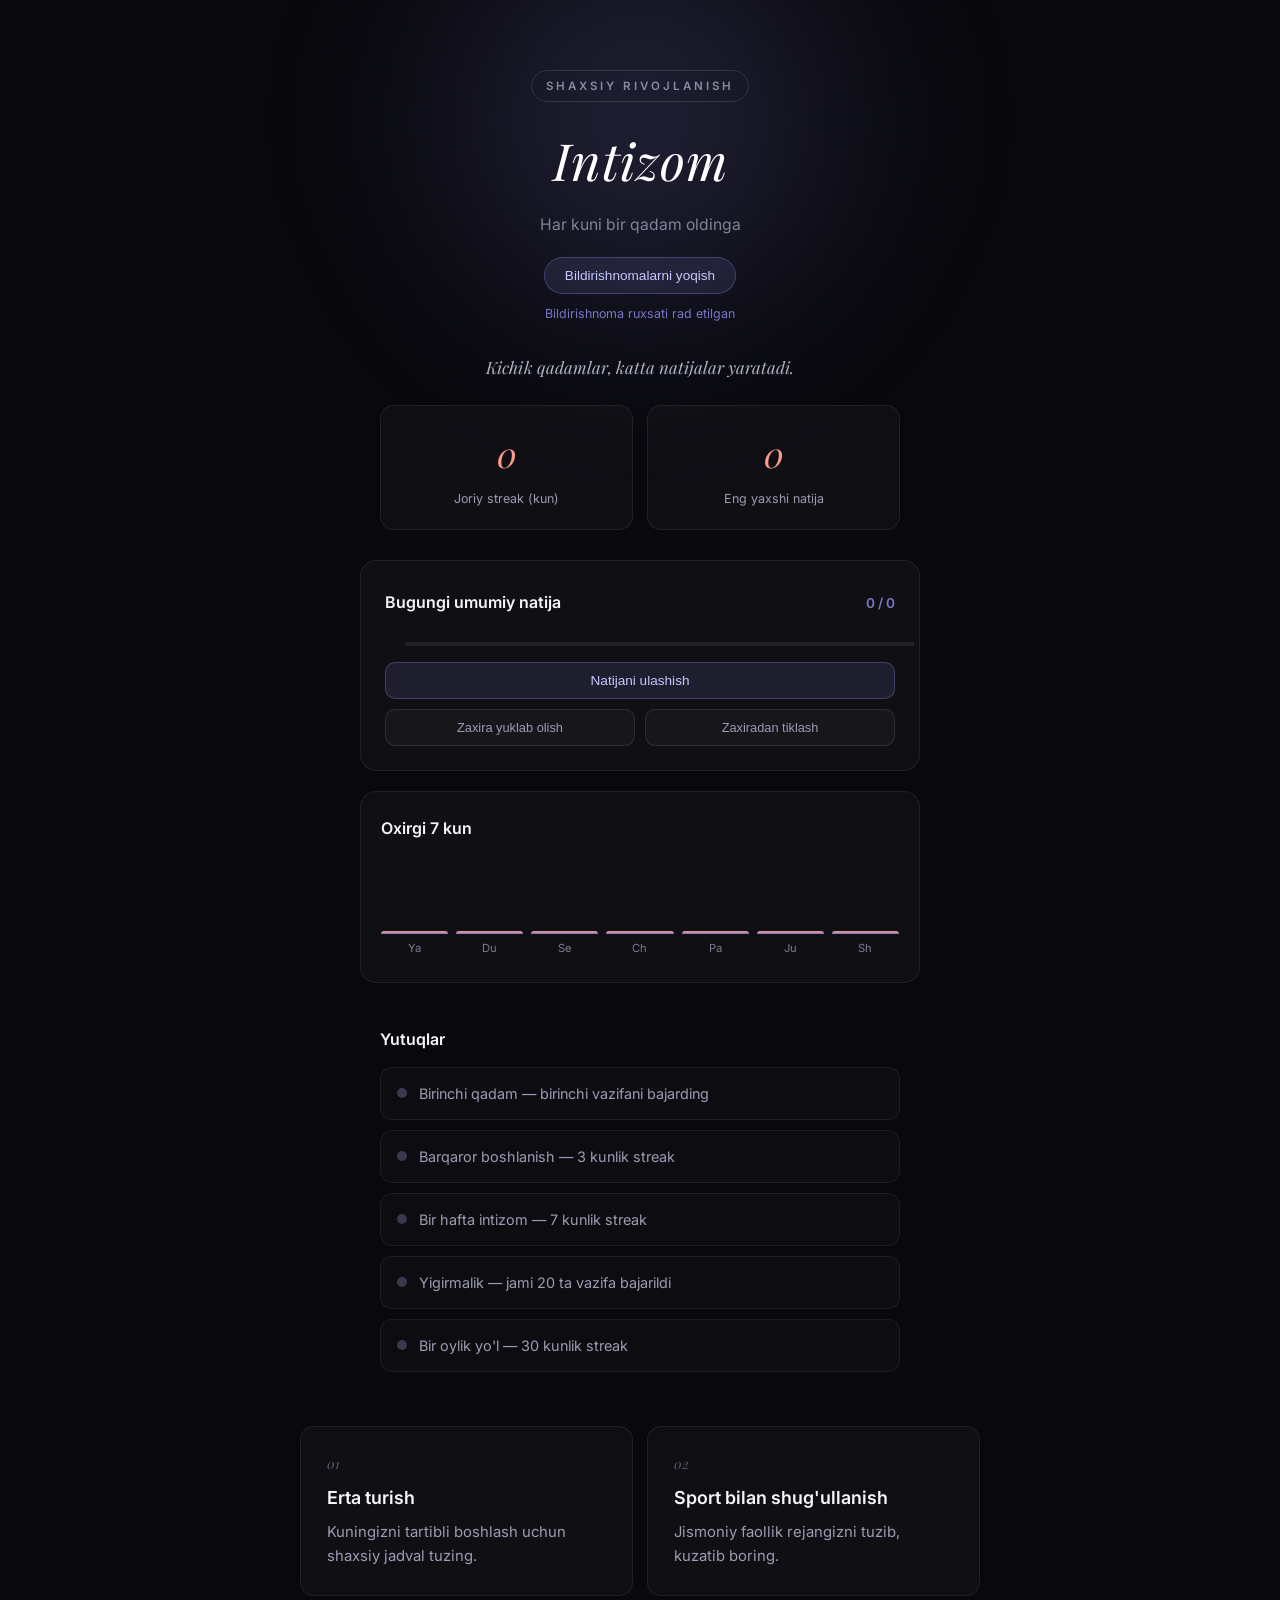
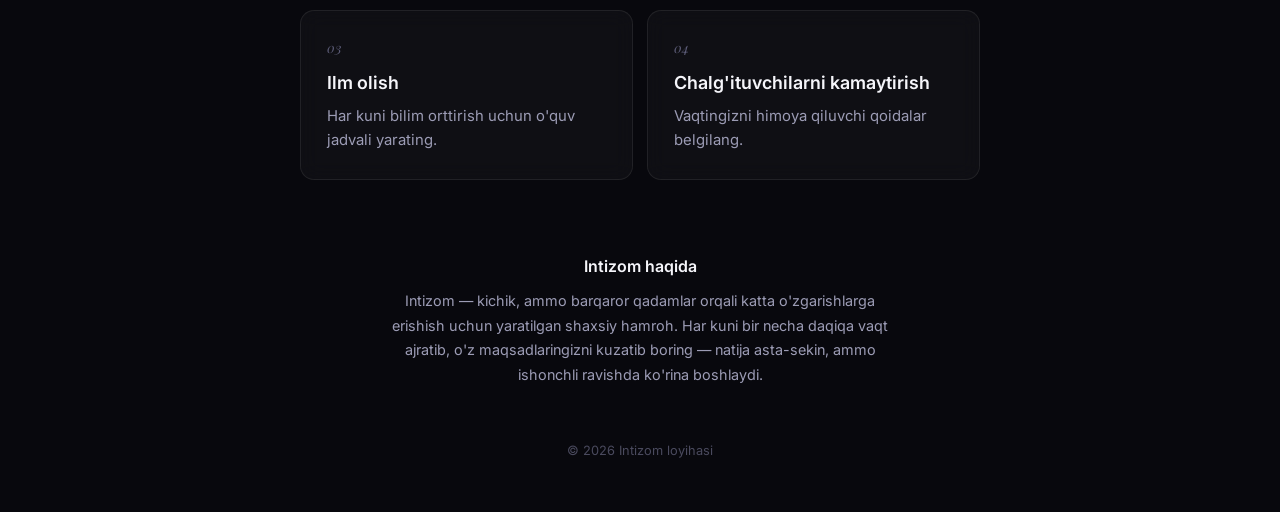
==== index.html @ 7dda31ba "Zaxira (export/import) funksiyasi qo'shildi" ====
<!DOCTYPE html>
<html lang="uz">
<head>
  <meta charset="UTF-8">
  <meta name="viewport" content="width=device-width, initial-scale=1.0">
  <title>Intizom — Har kuni bir qadam oldinga</title>
  <link rel="preconnect" href="https://fonts.googleapis.com">
  <link href="https://fonts.googleapis.com/css2?family=Inter:wght@400;500;600;700;800&family=Playfair+Display:ital@1&display=swap" rel="stylesheet">
  <link rel="stylesheet" href="style.css">
  <link rel="icon" type="image/svg+xml" href="data:image/svg+xml,%3Csvg xmlns=%27http://www.w3.org/2000/svg%27 viewBox=%270 0 100 100%27%3E%3Ctext y=%27.9em%27 font-size=%2790%27%3E%E2%9A%A1%3C/text%3E%3C/svg%3E">
  <meta property="og:title" content="Intizom — Har kuni bir qadam oldinga">
  <meta property="og:description" content="Erta turish, sport, ilm olish va chalg'ituvchilarni kamaytirish uchun shaxsiy jadval va kunlik kuzatuv.">
  <meta property="og:type" content="website">
  <meta name="description" content="Intizom — shaxsiy rivojlanish uchun kunlik jadval, streak va yutuqlar bilan.">
  <!-- Cloudflare Web Analytics --><script type='module' src='https://static.cloudflareinsights.com/beacon.min.js' data-cf-beacon='{"token": "c4ae7a7496674b6a8718665e7014e723"}'></script><!-- End Cloudflare Web Analytics -->
</head>
<body>
  <div class="bg-glow"></div>

  <section class="screen active" id="home">
    <header>
      <span class="eyebrow">SHAXSIY RIVOJLANISH</span>
      <h1>Intizom</h1>
      <p class="subtitle">Har kuni bir qadam oldinga</p>
      <button id="notifyBtn" class="notify-btn">Bildirishnomalarni yoqish</button>
      <p id="notifyStatus" class="notify-status"></p>
    </header>

    <div class="quote-box">
      <p id="dailyQuote"></p>
    </div>

    <div class="streak-row">
      <div class="streak-card">
        <span class="streak-num" id="currentStreak">0</span>
        <span class="streak-label">Joriy streak (kun)</span>
      </div>
      <div class="streak-card">
        <span class="streak-num" id="bestStreak">0</span>
        <span class="streak-label">Eng yaxshi natija</span>
      </div>
    </div>

    <div class="overall-tracker">
      <div class="tracker-head">
        <h2>Bugungi umumiy natija</h2>
        <span class="progress-label" id="overallLabel">0 / 0</span>
      </div>
      <div class="progress-bar"><div class="progress-fill" id="overallFill"></div></div>
      <button id="shareBtn" class="share-btn">Natijani ulashish</button>
      <div class="backup-row">
        <button id="exportBtn" class="backup-btn">Zaxira yuklab olish</button>
        <button id="importBtn" class="backup-btn">Zaxiradan tiklash</button>
      </div>
      <input type="file" id="importFile" accept=".json" style="display:none">
    </div>

    <div class="week-chart">
      <h2>Oxirgi 7 kun</h2>
      <div class="bars" id="weekBars"></div>
    </div>

    <div class="achievements">
      <h2>Yutuqlar</h2>
      <div class="badge-list" id="badgeList"></div>
    </div>

    <section class="cards">
      <div class="card" data-target="cat-erta">
        <span class="card-index">01</span>
        <h2>Erta turish</h2>
        <p>Kuningizni tartibli boshlash uchun shaxsiy jadval tuzing.</p>
      </div>
      <div class="card" data-target="cat-sport">
        <span class="card-index">02</span>
        <h2>Sport bilan shug'ullanish</h2>
        <p>Jismoniy faollik rejangizni tuzib, kuzatib boring.</p>
      </div>
      <div class="card" data-target="cat-ilm">
        <span class="card-index">03</span>
        <h2>Ilm olish</h2>
        <p>Har kuni bilim orttirish uchun o'quv jadvali yarating.</p>
      </div>
      <div class="card" data-target="cat-chalg">
        <span class="card-index">04</span>
        <h2>Chalg'ituvchilarni kamaytirish</h2>
        <p>Vaqtingizni himoya qiluvchi qoidalar belgilang.</p>
      </div>
    </section>

    <section class="about">
      <h2>Intizom haqida</h2>
      <p>Intizom — kichik, ammo barqaror qadamlar orqali katta o'zgarishlarga erishish uchun yaratilgan shaxsiy hamroh. Har kuni bir necha daqiqa vaqt ajratib, o'z maqsadlaringizni kuzatib boring — natija asta-sekin, ammo ishonchli ravishda ko'rina boshlaydi.</p>
    </section>

    <footer><p>© 2026 Intizom loyihasi</p></footer>
  </section>

  <section class="screen" id="cat-erta" data-category="erta">
    <button class="back-btn">← Orqaga</button>
    <h1 class="cat-title">Erta turish</h1>
    <p class="cat-desc">Erta turish miya faoliyatini yaxshilaydi va kunni tartibli boshlashga yordam beradi. O'zingizga mos jadval tuzing yoki tayyor namunani qo'llang.</p>
    <div class="progress-bar"><div class="progress-fill"></div></div>
    <span class="progress-label">0 / 0</span>
    <div class="schedule-list"></div>
    <button class="preset-btn">Tayyor jadvalni qo'llash</button>
    <form class="add-form">
      <input type="time" class="add-time" required>
      <input type="text" class="add-text" placeholder="Vazifa nomi" required>
      <button type="submit">Qo'shish</button>
    </form>
  </section>

  <section class="screen" id="cat-sport" data-category="sport">
    <button class="back-btn">← Orqaga</button>
    <h1 class="cat-title">Sport bilan shug'ullanish</h1>
    <p class="cat-desc">Jismoniy faollik nafaqat tanani, balki irodani ham mustahkamlaydi. Kuniga kamida 20-30 daqiqa ajrating.</p>
    <div class="progress-bar"><div class="progress-fill"></div></div>
    <span class="progress-label">0 / 0</span>
    <div class="schedule-list"></div>
    <button class="preset-btn">Tayyor jadvalni qo'llash</button>
    <form class="add-form">
      <input type="time" class="add-time" required>
      <input type="text" class="add-text" placeholder="Vazifa nomi" required>
      <button type="submit">Qo'shish</button>
    </form>
  </section>

  <section class="screen" id="cat-ilm" data-category="ilm">
    <button class="back-btn">← Orqaga</button>
    <h1 class="cat-title">Ilm olish</h1>
    <p class="cat-desc">Har kuni ozgina bo'lsa ham yangi bilim o'rganish, uzoq muddatda katta natija beradi.</p>
    <div class="progress-bar"><div class="progress-fill"></div></div>
    <span class="progress-label">0 / 0</span>
    <div class="schedule-list"></div>
    <button class="preset-btn">Tayyor jadvalni qo'llash</button>
    <form class="add-form">
      <input type="time" class="add-time" required>
      <input type="text" class="add-text" placeholder="Vazifa nomi" required>
      <button type="submit">Qo'shish</button>
    </form>
  </section>

  <section class="screen" id="cat-chalg" data-category="chalg">
    <button class="back-btn">← Orqaga</button>
    <h1 class="cat-title">Chalg'ituvchilarni kamaytirish</h1>
    <p class="cat-desc">Vaqtingizni o'g'irlaydigan odatlarni nazorat ostiga oling. Aniq qoidalar belgilang va ularga amal qiling.</p>
    <div class="progress-bar"><div class="progress-fill"></div></div>
    <span class="progress-label">0 / 0</span>
    <div class="schedule-list"></div>
    <button class="preset-btn">Tayyor jadvalni qo'llash</button>
    <form class="add-form">
      <input type="time" class="add-time" required>
      <input type="text" class="add-text" placeholder="Vazifa nomi" required>
      <button type="submit">Qo'shish</button>
    </form>
  </section>

  <script src="script.js"></script>
</body>
</html>
---- style.css ----
* { margin:0; padding:0; box-sizing:border-box; }

body {
  background:#08080d;
  color:#eaeaf0;
  font-family:'Inter',sans-serif;
  line-height:1.6;
  min-height:100vh;
  position:relative;
  overflow-x:hidden;
}

.bg-glow {
  position:fixed; top:-20%; left:50%; transform:translateX(-50%);
  width:600px; height:600px;
  background:radial-gradient(circle, rgba(120,119,198,0.25), transparent 70%);
  filter:blur(60px); pointer-events:none; z-index:0;
}

.screen { display:none; position:relative; z-index:1; padding-bottom:40px; }
.screen.active { display:block; }

header { text-align:center; padding:70px 20px 10px; }
.eyebrow {
  display:inline-block; font-size:0.72rem; letter-spacing:3px;
  color:#8a8aa3; font-weight:600; margin-bottom:18px;
  padding:6px 14px; border:1px solid rgba(255,255,255,0.12); border-radius:20px;
}
header h1 {
  font-family:'Playfair Display',serif; font-style:italic;
  font-size:3.2rem; font-weight:400; color:#fff; letter-spacing:1px;
}
.subtitle { color:#82829a; margin-top:10px; font-size:0.98rem; }

.overall-tracker, .tracker-head {}
.overall-tracker {
  max-width:560px; margin:30px auto 10px; padding:24px;
  background:rgba(255,255,255,0.03); backdrop-filter:blur(10px);
  border:1px solid rgba(255,255,255,0.08); border-radius:16px;
}
.tracker-head { display:flex; justify-content:space-between; align-items:baseline; margin-bottom:12px; }
.tracker-head h2 { font-size:1rem; color:#f5f5fa; font-weight:600; }

.progress-label { color:#7877c6; font-size:0.85rem; font-weight:600; display:block; margin:8px 0 16px; }
.progress-bar {
  width:100%; height:4px; background:rgba(255,255,255,0.08);
  border-radius:4px; overflow:hidden;
}
.progress-fill {
  height:100%; width:0%;
  background:linear-gradient(90deg,#7877c6,#ff9a8b);
  border-radius:4px; transition:width 0.35s ease;
}

.cards {
  display:grid; grid-template-columns:1fr; gap:14px;
  padding:30px 20px; max-width:720px; margin:0 auto;
}
.card {
  background:rgba(255,255,255,0.03); backdrop-filter:blur(10px);
  border:1px solid rgba(255,255,255,0.08); border-radius:14px;
  padding:26px; transition:border-color .25s, background .25s;
  cursor:pointer;
}
.card:active { border-color:rgba(255,255,255,0.2); background:rgba(255,255,255,0.05); }
.card-index {
  display:block; font-family:'Playfair Display',serif; font-style:italic;
  font-size:0.85rem; color:#5c5c78; margin-bottom:10px;
}
.card h2 { font-size:1.12rem; font-weight:600; color:#f5f5fa; margin-bottom:8px; }
.card p { color:#9c9cb5; font-size:0.93rem; }

footer { text-align:center; padding:30px 20px 10px; color:#4a4a5e; font-size:0.8rem; }

/* Kategoriya sahifalari */
.back-btn {
  margin:30px 0 0 20px; background:none; border:1px solid rgba(255,255,255,0.15);
  color:#c7c7dd; padding:8px 16px; border-radius:20px; font-size:0.85rem; cursor:pointer;
}
.cat-title {
  font-family:'Playfair Display',serif; font-style:italic; font-weight:400;
  font-size:2.2rem; color:#fff; padding:20px 20px 8px;
}
.cat-desc { color:#9c9cb5; padding:0 20px; max-width:600px; font-size:0.95rem; }

.screen .progress-bar, .screen > .progress-label {
  max-width:600px; margin-left:20px; margin-right:20px;
}
.screen > .progress-label { margin-top:20px; display:block; }
.screen > .progress-bar { margin-top:8px; }

.schedule-list { max-width:600px; margin:20px 20px 0; }
.sched-item {
  display:flex; align-items:center; gap:12px; padding:14px 16px;
  background:rgba(255,255,255,0.03); border:1px solid rgba(255,255,255,0.07);
  border-radius:12px; margin-bottom:10px;
}
.sched-item input[type="checkbox"] { width:19px; height:19px; accent-color:#7877c6; cursor:pointer; }
.sched-time { color:#7877c6; font-weight:600; font-size:0.85rem; min-width:50px; }
.sched-text { flex:1; font-size:0.95rem; color:#dcdce6; }
.sched-del {
  background:none; border:none; color:#5c5c78; font-size:1.1rem; cursor:pointer; padding:4px 8px;
}

.preset-btn {
  display:block; margin:16px 20px 0; padding:12px 20px;
  background:rgba(120,119,198,0.15); border:1px solid rgba(120,119,198,0.4);
  color:#c7c7ff; border-radius:12px; font-size:0.9rem; cursor:pointer;
}

.add-form {
  display:flex; gap:10px; margin:24px 20px 0; max-width:600px;
}
.add-time {
  background:rgba(255,255,255,0.04); border:1px solid rgba(255,255,255,0.1);
  border-radius:10px; padding:10px; color:#eaeaf0; font-size:0.85rem;
}
.add-text {
  flex:1; background:rgba(255,255,255,0.04); border:1px solid rgba(255,255,255,0.1);
  border-radius:10px; padding:10px 14px; color:#eaeaf0; font-size:0.9rem;
}
.add-form button {
  background:linear-gradient(90deg,#7877c6,#ff9a8b); border:none;
  border-radius:10px; padding:10px 18px; color:#08080d; font-weight:700; cursor:pointer;
}

@media (min-width:640px){ .cards{ grid-template-columns:1fr 1fr; } }

.notify-btn {
  margin-top:20px;
  background:rgba(120,119,198,0.15);
  border:1px solid rgba(120,119,198,0.4);
  color:#c7c7ff;
  padding:10px 20px;
  border-radius:20px;
  font-size:0.85rem;
  cursor:pointer;
}
.notify-status {
  margin-top:10px;
  font-size:0.78rem;
  color:#7877c6;
}

.quote-box {
  max-width:600px; margin:20px auto 0; padding:0 20px;
  text-align:center;
}
.quote-box p {
  font-family:'Playfair Display',serif; font-style:italic;
  font-size:1.05rem; color:#c7c7dd; opacity:0.9;
}

.streak-row {
  display:flex; gap:14px; max-width:560px; margin:24px auto 0; padding:0 20px;
}
.streak-card {
  flex:1; background:rgba(255,255,255,0.03); backdrop-filter:blur(10px);
  border:1px solid rgba(255,255,255,0.08); border-radius:14px;
  padding:20px; text-align:center;
}
.streak-num {
  display:block; font-family:'Playfair Display',serif; font-style:italic;
  font-size:2.2rem; color:#ff9a8b; font-weight:400;
}
.streak-label {
  display:block; font-size:0.78rem; color:#9c9cb5; margin-top:6px;
}

.share-btn {
  display:block; width:100%; margin-top:16px; padding:10px;
  background:rgba(120,119,198,0.15); border:1px solid rgba(120,119,198,0.4);
  color:#c7c7ff; border-radius:10px; font-size:0.85rem; cursor:pointer;
}

.week-chart {
  max-width:560px; margin:20px auto 0; padding:24px 20px;
  background:rgba(255,255,255,0.03); backdrop-filter:blur(10px);
  border:1px solid rgba(255,255,255,0.08); border-radius:16px;
}
.week-chart h2 { font-size:1rem; color:#f5f5fa; font-weight:600; margin-bottom:16px; }
.bars {
  display:flex; align-items:flex-end; gap:8px; height:100px;
}
.bar-col {
  flex:1; display:flex; flex-direction:column; align-items:center; justify-content:flex-end; height:100%;
}
.bar-fill {
  width:100%; background:linear-gradient(180deg,#ff9a8b,#7877c6);
  border-radius:6px 6px 0 0; min-height:3px;
}
.bar-day {
  font-size:0.7rem; color:#7c7c94; margin-top:6px;
}

.achievements {
  max-width:560px; margin:20px auto 0; padding:24px 20px;
}
.achievements h2 { font-size:1rem; color:#f5f5fa; font-weight:600; margin-bottom:14px; }
.badge-list { display:flex; flex-direction:column; gap:10px; }
.badge {
  display:flex; align-items:center; gap:12px; padding:14px 16px;
  border-radius:12px; border:1px solid rgba(255,255,255,0.07);
  background:rgba(255,255,255,0.02);
}
.badge.unlocked {
  border-color:rgba(255,154,139,0.4); background:rgba(255,154,139,0.06);
}
.badge-dot {
  width:10px; height:10px; border-radius:50%; background:#3a3a4e; flex-shrink:0;
}
.badge.unlocked .badge-dot { background:#ff9a8b; }
.badge-text { font-size:0.9rem; color:#9c9cb5; }
.badge.unlocked .badge-text { color:#e8e8f0; }

.about {
  max-width:560px; margin:20px auto 0; padding:24px 20px; text-align:center;
}
.about h2 { font-size:1rem; color:#f5f5fa; font-weight:600; margin-bottom:10px; }
.about p { color:#9c9cb5; font-size:0.9rem; line-height:1.7; }

.backup-row {
  display:flex; gap:10px; margin-top:10px;
}
.backup-btn {
  flex:1; padding:10px; background:rgba(255,255,255,0.03);
  border:1px solid rgba(255,255,255,0.1); color:#9c9cb5;
  border-radius:10px; font-size:0.8rem; cursor:pointer;
}
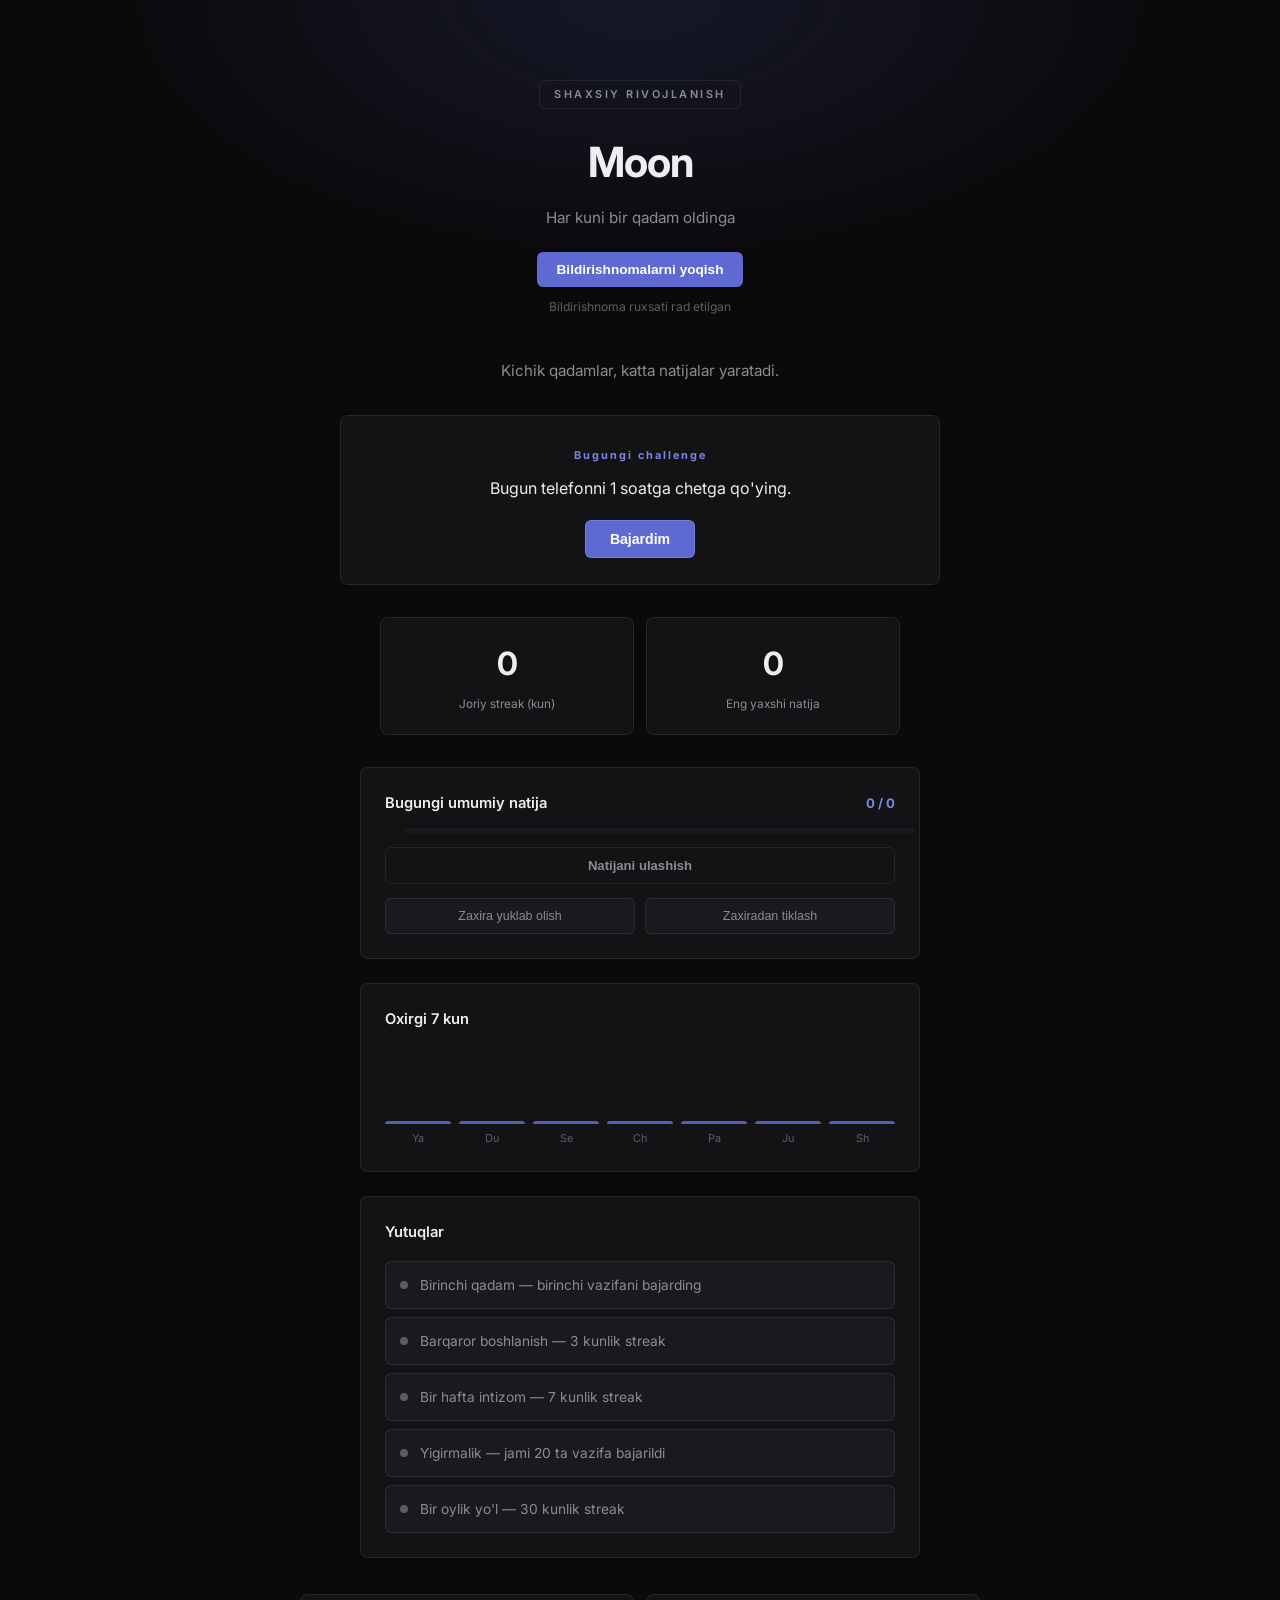
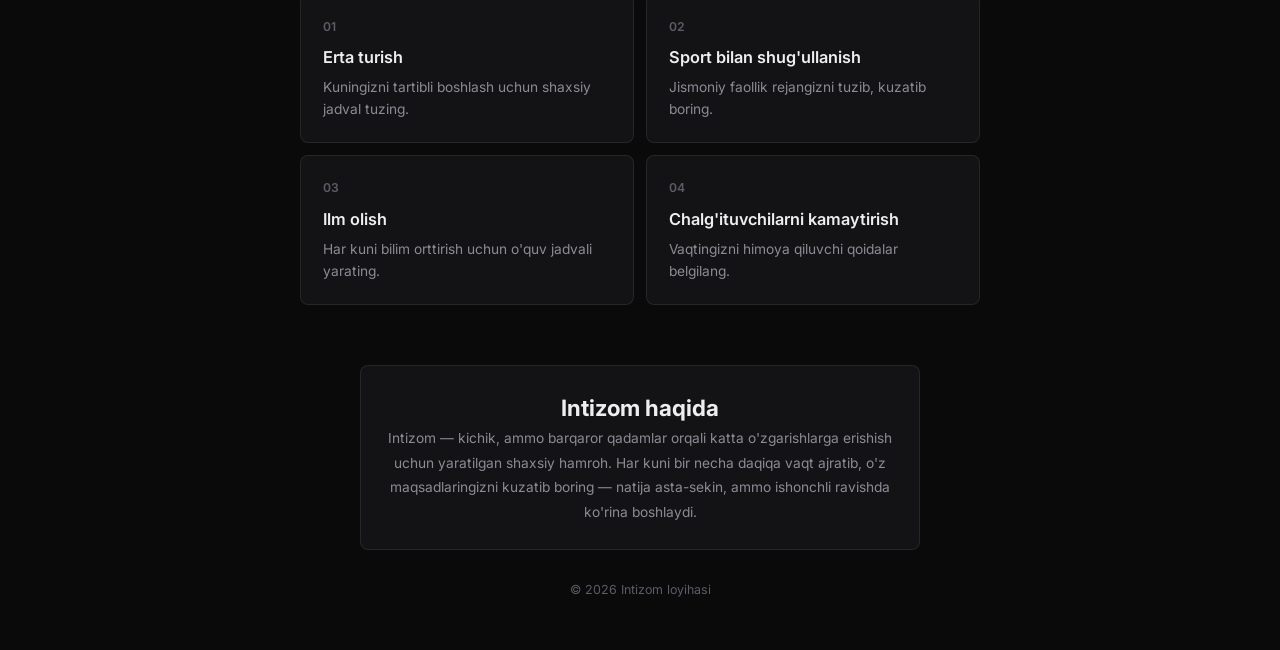
==== commit a8378a59: "Moon splash ekrani va nom o'zgarishi qo'shildi" ====
--- a/index.html
+++ b/index.html
@@ -3,11 +3,11 @@
 <head>
   <meta charset="UTF-8">
   <meta name="viewport" content="width=device-width, initial-scale=1.0">
-  <title>Intizom — Har kuni bir qadam oldinga</title>
+  <title>Moon — Har kuni bir qadam oldinga</title>
   <link rel="preconnect" href="https://fonts.googleapis.com">
-  <link href="https://fonts.googleapis.com/css2?family=Inter:wght@400;500;600;700;800&family=Playfair+Display:ital@1&display=swap" rel="stylesheet">
+  <link href="https://fonts.googleapis.com/css2?family=Inter:wght@400;500;600;700;800&family=Playfair+Display:ital@0;1&display=swap" rel="stylesheet">
   <link rel="stylesheet" href="style.css">
-  <link rel="icon" type="image/svg+xml" href="data:image/svg+xml,%3Csvg xmlns=%27http://www.w3.org/2000/svg%27 viewBox=%270 0 100 100%27%3E%3Ctext y=%27.9em%27 font-size=%2790%27%3E%E2%9A%A1%3C/text%3E%3C/svg%3E">
+  <link rel="icon" type="image/svg+xml" href="data:image/svg+xml,%3Csvg xmlns=%27http://www.w3.org/2000/svg%27 viewBox=%270 0 100 100%27%3E%3Ctext y=%27.9em%27 font-size=%2790%27%3E%F0%9F%8C%BF%3C/text%3E%3C/svg%3E">
   <meta property="og:title" content="Intizom — Har kuni bir qadam oldinga">
   <meta property="og:description" content="Erta turish, sport, ilm olish va chalg'ituvchilarni kamaytirish uchun shaxsiy jadval va kunlik kuzatuv.">
   <meta property="og:type" content="website">
@@ -15,22 +15,34 @@
   <!-- Cloudflare Web Analytics --><script type='module' src='https://static.cloudflareinsights.com/beacon.min.js' data-cf-beacon='{"token": "c4ae7a7496674b6a8718665e7014e723"}'></script><!-- End Cloudflare Web Analytics -->
 </head>
 <body>
-  <div class="bg-glow"></div>
+  <div id="splashScreen" class="splash">
+    <div class="starfield"></div>
+    <img src="https://upload.wikimedia.org/wikipedia/commons/e/e1/FullMoon2010.jpg" class="moon-photo" alt="Oy">
+    <p class="splash-text">MOON</p>
+  </div>
+    <div class="sky-bg"></div>
+  <div id="confettiLayer"></div>
 
   <section class="screen active" id="home">
-    <header>
+    <header class="reveal">
       <span class="eyebrow">SHAXSIY RIVOJLANISH</span>
-      <h1>Intizom</h1>
+      <h1>Moon</h1>
       <p class="subtitle">Har kuni bir qadam oldinga</p>
       <button id="notifyBtn" class="notify-btn">Bildirishnomalarni yoqish</button>
       <p id="notifyStatus" class="notify-status"></p>
     </header>
 
-    <div class="quote-box">
+    <div class="quote-box reveal">
       <p id="dailyQuote"></p>
     </div>
 
-    <div class="streak-row">
+    <div class="challenge-card reveal" id="challengeCard">
+      <span class="challenge-tag">Bugungi challenge</span>
+      <p id="challengeText"></p>
+      <button id="challengeBtn" class="challenge-btn">Bajardim</button>
+    </div>
+
+    <div class="streak-row reveal">
       <div class="streak-card">
         <span class="streak-num" id="currentStreak">0</span>
         <span class="streak-label">Joriy streak (kun)</span>
@@ -41,7 +53,7 @@
       </div>
     </div>
 
-    <div class="overall-tracker">
+    <div class="overall-tracker reveal">
       <div class="tracker-head">
         <h2>Bugungi umumiy natija</h2>
         <span class="progress-label" id="overallLabel">0 / 0</span>
@@ -55,40 +67,40 @@
       <input type="file" id="importFile" accept=".json" style="display:none">
     </div>
 
-    <div class="week-chart">
+    <div class="week-chart reveal">
       <h2>Oxirgi 7 kun</h2>
       <div class="bars" id="weekBars"></div>
     </div>
 
-    <div class="achievements">
+    <div class="achievements reveal">
       <h2>Yutuqlar</h2>
       <div class="badge-list" id="badgeList"></div>
     </div>
 
     <section class="cards">
-      <div class="card" data-target="cat-erta">
+      <div class="card card--erta reveal" data-target="cat-erta">
         <span class="card-index">01</span>
         <h2>Erta turish</h2>
         <p>Kuningizni tartibli boshlash uchun shaxsiy jadval tuzing.</p>
       </div>
-      <div class="card" data-target="cat-sport">
+      <div class="card card--sport reveal" data-target="cat-sport">
         <span class="card-index">02</span>
         <h2>Sport bilan shug'ullanish</h2>
         <p>Jismoniy faollik rejangizni tuzib, kuzatib boring.</p>
       </div>
-      <div class="card" data-target="cat-ilm">
+      <div class="card card--ilm reveal" data-target="cat-ilm">
         <span class="card-index">03</span>
         <h2>Ilm olish</h2>
         <p>Har kuni bilim orttirish uchun o'quv jadvali yarating.</p>
       </div>
-      <div class="card" data-target="cat-chalg">
+      <div class="card card--chalg reveal" data-target="cat-chalg">
         <span class="card-index">04</span>
         <h2>Chalg'ituvchilarni kamaytirish</h2>
         <p>Vaqtingizni himoya qiluvchi qoidalar belgilang.</p>
       </div>
     </section>
 
-    <section class="about">
+    <section class="about reveal">
       <h2>Intizom haqida</h2>
       <p>Intizom — kichik, ammo barqaror qadamlar orqali katta o'zgarishlarga erishish uchun yaratilgan shaxsiy hamroh. Har kuni bir necha daqiqa vaqt ajratib, o'z maqsadlaringizni kuzatib boring — natija asta-sekin, ammo ishonchli ravishda ko'rina boshlaydi.</p>
     </section>
--- a/style.css
+++ b/style.css
@@ -1,229 +1,282 @@
 * { margin:0; padding:0; box-sizing:border-box; }
 
+:root {
+  --bg: #0a0a0b;
+  --surface: #131316;
+  --surface-2: #1a1a1e;
+  --border: rgba(255,255,255,0.08);
+  --border-strong: rgba(255,255,255,0.14);
+  --text: #eeeef0;
+  --text-soft: #8b8b93;
+  --text-faint: #5c5c66;
+  --accent: #5e6ad2;
+  --accent-soft: rgba(94,106,210,0.12);
+  --accent-strong: #7b85e8;
+}
+
 body {
-  background:#08080d;
-  color:#eaeaf0;
+  background: var(--bg);
+  color: var(--text);
   font-family:'Inter',sans-serif;
   line-height:1.6;
   min-height:100vh;
   position:relative;
   overflow-x:hidden;
-}
-
-.bg-glow {
-  position:fixed; top:-20%; left:50%; transform:translateX(-50%);
-  width:600px; height:600px;
-  background:radial-gradient(circle, rgba(120,119,198,0.25), transparent 70%);
-  filter:blur(60px); pointer-events:none; z-index:0;
+  font-size:15px;
+}
+
+.sky-bg {
+  position:fixed; top:0; left:0; width:100%; height:500px;
+  background: radial-gradient(ellipse 800px 400px at 50% 0%, rgba(94,106,210,0.15), transparent 70%);
+  pointer-events:none; z-index:0;
 }
 
 .screen { display:none; position:relative; z-index:1; padding-bottom:40px; }
 .screen.active { display:block; }
 
-header { text-align:center; padding:70px 20px 10px; }
+.reveal { opacity:0; transform:translateY(16px); transition: opacity 0.6s ease, transform 0.6s ease; }
+.reveal.in-view { opacity:1; transform:translateY(0); }
+
+header { text-align:center; padding:80px 20px 10px; }
 .eyebrow {
-  display:inline-block; font-size:0.72rem; letter-spacing:3px;
-  color:#8a8aa3; font-weight:600; margin-bottom:18px;
-  padding:6px 14px; border:1px solid rgba(255,255,255,0.12); border-radius:20px;
+  display:inline-block; font-size:0.68rem; letter-spacing:2.5px;
+  color:var(--text-soft); font-weight:600; margin-bottom:20px;
+  padding:5px 14px; border:1px solid var(--border); border-radius:6px;
 }
 header h1 {
-  font-family:'Playfair Display',serif; font-style:italic;
-  font-size:3.2rem; font-weight:400; color:#fff; letter-spacing:1px;
-}
-.subtitle { color:#82829a; margin-top:10px; font-size:0.98rem; }
-
-.overall-tracker, .tracker-head {}
+  font-size:2.6rem; font-weight:700; color:var(--text); letter-spacing:-1px;
+}
+.subtitle { color:var(--text-soft); margin-top:10px; font-size:0.95rem; }
+
+.notify-btn, .preset-btn, .add-form button, .backup-btn, .share-btn, .challenge-btn {
+  transition: transform 0.1s ease, background 0.15s ease, border-color 0.15s ease;
+}
+.notify-btn:active, .preset-btn:active, .add-form button:active, .backup-btn:active, .share-btn:active, .challenge-btn:active {
+  transform: scale(0.98);
+}
+
+.notify-btn {
+  margin-top:22px; background: var(--accent); border:none;
+  color:#fff; padding:10px 20px; border-radius:6px;
+  font-size:0.85rem; cursor:pointer; font-weight:600;
+}
+.notify-btn:hover { background: var(--accent-strong); }
+.notify-status { margin-top:10px; font-size:0.76rem; color:var(--text-faint); }
+
+.quote-box { max-width:600px; margin:32px auto 0; padding:0 20px; text-align:center; }
+.quote-box p { font-size:0.95rem; color:var(--text-soft); }
+
+.challenge-card {
+  max-width:600px; margin:32px auto 0; padding:26px 24px;
+  background: var(--surface);
+  border:1px solid var(--border);
+  border-radius:8px; text-align:center;
+}
+.challenge-tag { display:inline-block; font-size:0.68rem; letter-spacing:2px; color:var(--accent-strong); font-weight:700; margin-bottom:12px; }
+.challenge-card p { font-size:1rem; color:var(--text); margin-bottom:18px; }
+.challenge-btn {
+  padding:10px 24px; border:1px solid var(--border-strong); border-radius:6px;
+  background: var(--accent); color:#fff; font-weight:600; font-size:0.88rem; cursor:pointer;
+}
+.challenge-btn:hover { background: var(--accent-strong); }
+.challenge-btn.done { background: var(--surface-2); color:var(--text-faint); border-color:var(--border); }
+
+.streak-row { display:flex; gap:12px; max-width:560px; margin:32px auto 0; padding:0 20px; }
+.streak-card {
+  flex:1; background:var(--surface); border:1px solid var(--border);
+  border-radius:8px; padding:20px; text-align:center;
+}
+.streak-num { display:block; font-size:2rem; color:var(--text); font-weight:700; }
+.streak-label { display:block; font-size:0.74rem; color:var(--text-soft); margin-top:6px; }
+
+.share-btn {
+  display:block; width:100%; margin-top:14px; padding:10px;
+  background:transparent; border:1px solid var(--border);
+  color:var(--text-soft); border-radius:6px; font-size:0.82rem; cursor:pointer; font-weight:600;
+}
+.share-btn:hover { border-color:var(--border-strong); color:var(--text); }
+
 .overall-tracker {
-  max-width:560px; margin:30px auto 10px; padding:24px;
-  background:rgba(255,255,255,0.03); backdrop-filter:blur(10px);
-  border:1px solid rgba(255,255,255,0.08); border-radius:16px;
+  max-width:560px; margin:32px auto 0; padding:24px;
+  background:var(--surface); border:1px solid var(--border);
+  border-radius:8px;
 }
 .tracker-head { display:flex; justify-content:space-between; align-items:baseline; margin-bottom:12px; }
-.tracker-head h2 { font-size:1rem; color:#f5f5fa; font-weight:600; }
-
-.progress-label { color:#7877c6; font-size:0.85rem; font-weight:600; display:block; margin:8px 0 16px; }
-.progress-bar {
-  width:100%; height:4px; background:rgba(255,255,255,0.08);
-  border-radius:4px; overflow:hidden;
-}
-.progress-fill {
-  height:100%; width:0%;
-  background:linear-gradient(90deg,#7877c6,#ff9a8b);
-  border-radius:4px; transition:width 0.35s ease;
-}
-
-.cards {
-  display:grid; grid-template-columns:1fr; gap:14px;
-  padding:30px 20px; max-width:720px; margin:0 auto;
-}
+.tracker-head h2 { font-size:0.92rem; color:var(--text); font-weight:600; }
+.progress-label { color:var(--accent-strong); font-size:0.82rem; font-weight:700; }
+.progress-bar { width:100%; height:5px; background:var(--surface-2); border-radius:4px; overflow:hidden; }
+.progress-fill { height:100%; width:0%; background: var(--accent); border-radius:4px; transition:width 0.5s ease; }
+
+.backup-row { display:flex; gap:10px; margin-top:14px; }
+.backup-btn {
+  flex:1; padding:10px; background:var(--surface-2);
+  border:1px solid var(--border); color:var(--text-soft);
+  border-radius:6px; font-size:0.78rem; cursor:pointer;
+}
+.backup-btn:hover { color:var(--text); border-color:var(--border-strong); }
+
+.week-chart, .achievements, .about {
+  max-width:560px; margin:24px auto 0; padding:24px;
+  background:var(--surface); border:1px solid var(--border);
+  border-radius:8px;
+}
+.week-chart h2, .achievements h2 { font-size:0.92rem; color:var(--text); font-weight:600; margin-bottom:16px; }
+.bars { display:flex; align-items:flex-end; gap:8px; height:100px; }
+.bar-col { flex:1; display:flex; flex-direction:column; align-items:center; justify-content:flex-end; height:100%; }
+.bar-fill { width:100%; background: var(--accent); border-radius:3px 3px 0 0; min-height:3px; opacity:0.85; }
+.bar-day { font-size:0.68rem; color:var(--text-faint); margin-top:6px; }
+
+.badge-list { display:flex; flex-direction:column; gap:8px; }
+.badge {
+  display:flex; align-items:center; gap:12px; padding:12px 14px;
+  border-radius:6px; border:1px solid var(--border);
+  background: var(--surface-2);
+}
+.badge.unlocked { border-color:rgba(94,106,210,0.35); background:var(--accent-soft); }
+.badge-dot { width:8px; height:8px; border-radius:50%; background:var(--text-faint); flex-shrink:0; }
+.badge.unlocked .badge-dot { background:var(--accent-strong); }
+.badge-text { font-size:0.86rem; color:var(--text-soft); }
+.badge.unlocked .badge-text { color:var(--text); font-weight:500; }
+
+.cards { display:grid; grid-template-columns:1fr; gap:12px; padding:36px 20px; max-width:720px; margin:0 auto; }
 .card {
-  background:rgba(255,255,255,0.03); backdrop-filter:blur(10px);
-  border:1px solid rgba(255,255,255,0.08); border-radius:14px;
-  padding:26px; transition:border-color .25s, background .25s;
-  cursor:pointer;
-}
-.card:active { border-color:rgba(255,255,255,0.2); background:rgba(255,255,255,0.05); }
-.card-index {
-  display:block; font-family:'Playfair Display',serif; font-style:italic;
-  font-size:0.85rem; color:#5c5c78; margin-bottom:10px;
-}
-.card h2 { font-size:1.12rem; font-weight:600; color:#f5f5fa; margin-bottom:8px; }
-.card p { color:#9c9cb5; font-size:0.93rem; }
-
-footer { text-align:center; padding:30px 20px 10px; color:#4a4a5e; font-size:0.8rem; }
-
-/* Kategoriya sahifalari */
+  background:var(--surface); border:1px solid var(--border);
+  border-radius:8px; padding:22px;
+  transition: border-color 0.15s ease, background 0.15s ease;
+}
+.card:active { background:var(--surface-2); }
+.card:hover { border-color:var(--border-strong); }
+
+.card-index { display:block; font-size:0.76rem; color:var(--text-faint); margin-bottom:8px; font-weight:600; }
+.card h2 { font-size:1.02rem; font-weight:600; color:var(--text); margin-bottom:6px; }
+.card p { color:var(--text-soft); font-size:0.86rem; }
+
+.about { text-align:center; }
+.about h2 { text-align:center; }
+.about p { color:var(--text-soft); font-size:0.86rem; line-height:1.8; }
+
+footer { text-align:center; padding:30px 20px 10px; color:var(--text-faint); font-size:0.78rem; }
+
 .back-btn {
-  margin:30px 0 0 20px; background:none; border:1px solid rgba(255,255,255,0.15);
-  color:#c7c7dd; padding:8px 16px; border-radius:20px; font-size:0.85rem; cursor:pointer;
-}
-.cat-title {
-  font-family:'Playfair Display',serif; font-style:italic; font-weight:400;
-  font-size:2.2rem; color:#fff; padding:20px 20px 8px;
-}
-.cat-desc { color:#9c9cb5; padding:0 20px; max-width:600px; font-size:0.95rem; }
-
-.screen .progress-bar, .screen > .progress-label {
-  max-width:600px; margin-left:20px; margin-right:20px;
-}
+  margin:30px 0 0 20px; background:var(--surface); border:1px solid var(--border);
+  color:var(--text-soft); padding:8px 16px; border-radius:6px; font-size:0.82rem; cursor:pointer;
+}
+.cat-title { font-size:1.8rem; font-weight:700; color:var(--text); padding:20px 20px 8px; }
+.cat-desc { color:var(--text-soft); padding:0 20px; max-width:600px; font-size:0.9rem; }
+
+.screen .progress-bar, .screen > .progress-label { max-width:600px; margin-left:20px; margin-right:20px; }
 .screen > .progress-label { margin-top:20px; display:block; }
 .screen > .progress-bar { margin-top:8px; }
 
 .schedule-list { max-width:600px; margin:20px 20px 0; }
 .sched-item {
-  display:flex; align-items:center; gap:12px; padding:14px 16px;
-  background:rgba(255,255,255,0.03); border:1px solid rgba(255,255,255,0.07);
-  border-radius:12px; margin-bottom:10px;
-}
-.sched-item input[type="checkbox"] { width:19px; height:19px; accent-color:#7877c6; cursor:pointer; }
-.sched-time { color:#7877c6; font-weight:600; font-size:0.85rem; min-width:50px; }
-.sched-text { flex:1; font-size:0.95rem; color:#dcdce6; }
-.sched-del {
-  background:none; border:none; color:#5c5c78; font-size:1.1rem; cursor:pointer; padding:4px 8px;
-}
+  display:flex; align-items:center; gap:12px; padding:12px 14px;
+  background:var(--surface); border:1px solid var(--border);
+  border-radius:6px; margin-bottom:8px;
+}
+.sched-item input[type="checkbox"] { width:17px; height:17px; accent-color:var(--accent); cursor:pointer; }
+.sched-time { color:var(--accent-strong); font-weight:700; font-size:0.82rem; min-width:48px; }
+.sched-text { flex:1; font-size:0.9rem; color:var(--text); }
+.sched-del { background:none; border:none; color:var(--text-faint); font-size:1.05rem; cursor:pointer; padding:4px 8px; }
 
 .preset-btn {
-  display:block; margin:16px 20px 0; padding:12px 20px;
-  background:rgba(120,119,198,0.15); border:1px solid rgba(120,119,198,0.4);
-  color:#c7c7ff; border-radius:12px; font-size:0.9rem; cursor:pointer;
-}
-
-.add-form {
-  display:flex; gap:10px; margin:24px 20px 0; max-width:600px;
-}
-.add-time {
-  background:rgba(255,255,255,0.04); border:1px solid rgba(255,255,255,0.1);
-  border-radius:10px; padding:10px; color:#eaeaf0; font-size:0.85rem;
-}
-.add-text {
-  flex:1; background:rgba(255,255,255,0.04); border:1px solid rgba(255,255,255,0.1);
-  border-radius:10px; padding:10px 14px; color:#eaeaf0; font-size:0.9rem;
-}
-.add-form button {
-  background:linear-gradient(90deg,#7877c6,#ff9a8b); border:none;
-  border-radius:10px; padding:10px 18px; color:#08080d; font-weight:700; cursor:pointer;
-}
+  display:block; margin:16px 20px 0; padding:10px 18px;
+  background:var(--accent-soft); border:1px solid rgba(94,106,210,0.3);
+  color:var(--accent-strong); border-radius:6px; font-size:0.86rem; cursor:pointer; font-weight:600;
+}
+
+.add-form { display:flex; gap:10px; margin:24px 20px 0; max-width:600px; }
+.add-time { background:var(--surface); border:1px solid var(--border); border-radius:6px; padding:9px; color:var(--text); font-size:0.82rem; }
+.add-text { flex:1; background:var(--surface); border:1px solid var(--border); border-radius:6px; padding:9px 12px; color:var(--text); font-size:0.86rem; }
+.add-form button { background: var(--accent); border:none; border-radius:6px; padding:9px 16px; color:#fff; font-weight:600; cursor:pointer; }
+
+#confettiLayer { position:fixed; inset:0; pointer-events:none; z-index:999; overflow:hidden; }
+.confetti-piece { position:absolute; top:-10px; border-radius:2px; animation: confetti-fall linear forwards; }
+@keyframes confetti-fall { to { transform: translateY(110vh) rotate(360deg); opacity:0.3; } }
 
 @media (min-width:640px){ .cards{ grid-template-columns:1fr 1fr; } }
 
-.notify-btn {
-  margin-top:20px;
-  background:rgba(120,119,198,0.15);
-  border:1px solid rgba(120,119,198,0.4);
-  color:#c7c7ff;
-  padding:10px 20px;
-  border-radius:20px;
-  font-size:0.85rem;
-  cursor:pointer;
-}
-.notify-status {
-  margin-top:10px;
-  font-size:0.78rem;
-  color:#7877c6;
-}
-
-.quote-box {
-  max-width:600px; margin:20px auto 0; padding:0 20px;
-  text-align:center;
-}
-.quote-box p {
-  font-family:'Playfair Display',serif; font-style:italic;
-  font-size:1.05rem; color:#c7c7dd; opacity:0.9;
-}
-
-.streak-row {
-  display:flex; gap:14px; max-width:560px; margin:24px auto 0; padding:0 20px;
-}
-.streak-card {
-  flex:1; background:rgba(255,255,255,0.03); backdrop-filter:blur(10px);
-  border:1px solid rgba(255,255,255,0.08); border-radius:14px;
-  padding:20px; text-align:center;
-}
-.streak-num {
-  display:block; font-family:'Playfair Display',serif; font-style:italic;
-  font-size:2.2rem; color:#ff9a8b; font-weight:400;
-}
-.streak-label {
-  display:block; font-size:0.78rem; color:#9c9cb5; margin-top:6px;
-}
-
-.share-btn {
-  display:block; width:100%; margin-top:16px; padding:10px;
-  background:rgba(120,119,198,0.15); border:1px solid rgba(120,119,198,0.4);
-  color:#c7c7ff; border-radius:10px; font-size:0.85rem; cursor:pointer;
-}
-
-.week-chart {
-  max-width:560px; margin:20px auto 0; padding:24px 20px;
-  background:rgba(255,255,255,0.03); backdrop-filter:blur(10px);
-  border:1px solid rgba(255,255,255,0.08); border-radius:16px;
-}
-.week-chart h2 { font-size:1rem; color:#f5f5fa; font-weight:600; margin-bottom:16px; }
-.bars {
-  display:flex; align-items:flex-end; gap:8px; height:100px;
-}
-.bar-col {
-  flex:1; display:flex; flex-direction:column; align-items:center; justify-content:flex-end; height:100%;
-}
-.bar-fill {
-  width:100%; background:linear-gradient(180deg,#ff9a8b,#7877c6);
-  border-radius:6px 6px 0 0; min-height:3px;
-}
-.bar-day {
-  font-size:0.7rem; color:#7c7c94; margin-top:6px;
-}
-
-.achievements {
-  max-width:560px; margin:20px auto 0; padding:24px 20px;
-}
-.achievements h2 { font-size:1rem; color:#f5f5fa; font-weight:600; margin-bottom:14px; }
-.badge-list { display:flex; flex-direction:column; gap:10px; }
-.badge {
-  display:flex; align-items:center; gap:12px; padding:14px 16px;
-  border-radius:12px; border:1px solid rgba(255,255,255,0.07);
-  background:rgba(255,255,255,0.02);
-}
-.badge.unlocked {
-  border-color:rgba(255,154,139,0.4); background:rgba(255,154,139,0.06);
-}
-.badge-dot {
-  width:10px; height:10px; border-radius:50%; background:#3a3a4e; flex-shrink:0;
-}
-.badge.unlocked .badge-dot { background:#ff9a8b; }
-.badge-text { font-size:0.9rem; color:#9c9cb5; }
-.badge.unlocked .badge-text { color:#e8e8f0; }
-
-.about {
-  max-width:560px; margin:20px auto 0; padding:24px 20px; text-align:center;
-}
-.about h2 { font-size:1rem; color:#f5f5fa; font-weight:600; margin-bottom:10px; }
-.about p { color:#9c9cb5; font-size:0.9rem; line-height:1.7; }
-
-.backup-row {
-  display:flex; gap:10px; margin-top:10px;
-}
-.backup-btn {
-  flex:1; padding:10px; background:rgba(255,255,255,0.03);
-  border:1px solid rgba(255,255,255,0.1); color:#9c9cb5;
-  border-radius:10px; font-size:0.8rem; cursor:pointer;
-}
+/* ==== SPLASH EKRAN ==== */
+.splash {
+  position:fixed; inset:0; z-index:9999;
+  background: #0a0a0b;
+  display:flex; flex-direction:column; align-items:center; justify-content:center;
+  gap:18px;
+  transition: opacity 0.6s ease, visibility 0.6s ease;
+}
+.splash.hide { opacity:0; visibility:hidden; pointer-events:none; }
+.splash-art { width:170px; height:170px; }
+.splash-text {
+  font-size:1rem; letter-spacing:4px; color:var(--text-soft);
+  text-transform:uppercase; font-weight:600;
+}
+
+/* ==== MOON SPLASH EKRAN ==== */
+.splash {
+  position:fixed; inset:0; z-index:9999;
+  background: #060608;
+  display:flex; flex-direction:column; align-items:center; justify-content:center;
+  gap:26px;
+  overflow:hidden;
+  transition: opacity 0.7s ease, visibility 0.7s ease;
+}
+.splash.hide { opacity:0; visibility:hidden; pointer-events:none; }
+
+.starfield {
+  position:absolute; inset:0;
+  background-image:
+    radial-gradient(1.5px 1.5px at 20% 30%, #ffffff 50%, transparent 100%),
+    radial-gradient(1px 1px at 70% 20%, #ffffff 50%, transparent 100%),
+    radial-gradient(1.2px 1.2px at 40% 70%, #ffffff 50%, transparent 100%),
+    radial-gradient(1px 1px at 85% 60%, #ffffff 50%, transparent 100%),
+    radial-gradient(1.5px 1.5px at 10% 80%, #ffffff 50%, transparent 100%),
+    radial-gradient(1px 1px at 60% 45%, #ffffff 50%, transparent 100%),
+    radial-gradient(1.3px 1.3px at 90% 15%, #ffffff 50%, transparent 100%),
+    radial-gradient(1px 1px at 30% 10%, #ffffff 50%, transparent 100%);
+  opacity:0.6;
+}
+
+.moon-orb {
+  position:relative;
+  width:140px; height:140px; border-radius:50%;
+  background:
+    radial-gradient(circle at 32% 28%, #f4f1ea 0%, #d8d2c4 22%, #a9a294 55%, #6b6558 78%, #3a362e 100%);
+  box-shadow:
+    inset -18px -18px 40px rgba(0,0,0,0.55),
+    inset 8px 8px 20px rgba(255,255,255,0.15),
+    0 0 60px rgba(200,195,180,0.15),
+    0 0 120px rgba(94,106,210,0.12);
+}
+.moon-orb::before, .moon-orb::after, .moon-orb .crater {
+  content:""; position:absolute; border-radius:50%;
+  background: rgba(0,0,0,0.18);
+  box-shadow: inset -3px -3px 6px rgba(0,0,0,0.3), inset 2px 2px 4px rgba(255,255,255,0.08);
+}
+.moon-orb::before { width:26px; height:26px; top:28px; left:34px; }
+.moon-orb::after { width:16px; height:16px; top:70px; left:76px; }
+
+.splash-text {
+  font-size:0.82rem; letter-spacing:6px; color:#8b8b93;
+  text-transform:uppercase; font-weight:600;
+  position:relative; z-index:1;
+}
+
+.moon-photo {
+  width:170px; height:170px; border-radius:50%;
+  object-fit:cover;
+  box-shadow: 0 0 70px rgba(230,225,210,0.25), 0 0 140px rgba(94,106,210,0.15);
+  position:relative; z-index:1;
+}
+.splash-credit {
+  position:absolute; bottom:16px; font-size:0.6rem; color:var(--text-faint);
+  z-index:1;
+}
+
+.moon-photo {
+  transform: scale(1.35);
+  box-shadow: none !important;
+}
+
+.splash-text {
+  margin-top: 20px;
+}
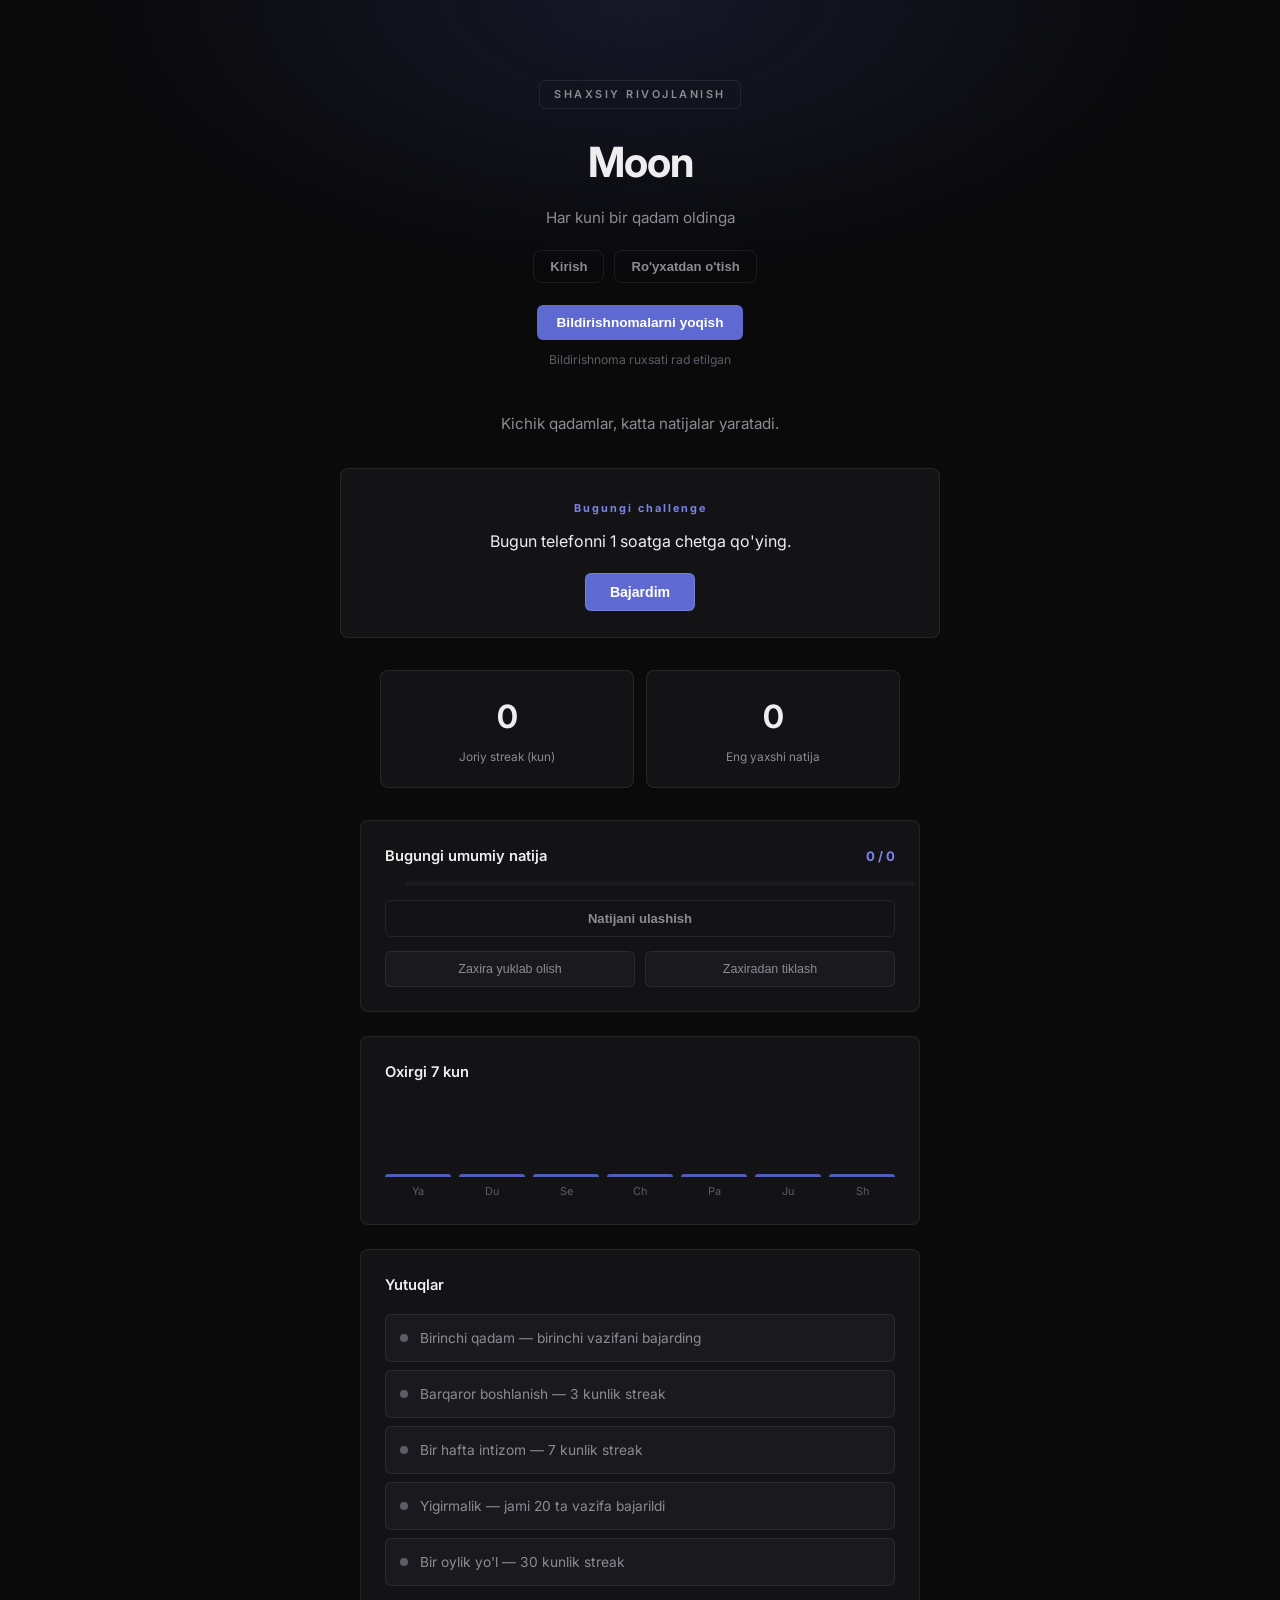
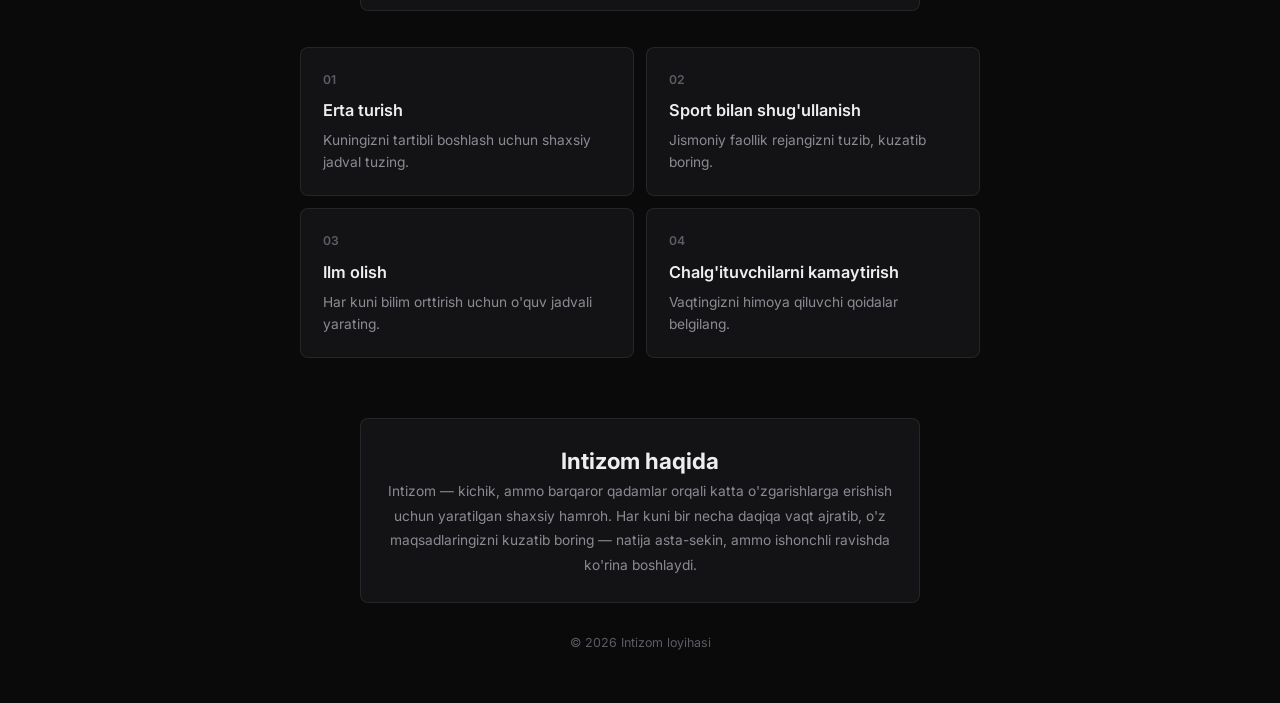
==== commit dd0b42fc: "Ro'yxatdan o'tish va kirish formalarini qo'shish" ====
--- a/index.html
+++ b/index.html
@@ -28,6 +28,12 @@
       <span class="eyebrow">SHAXSIY RIVOJLANISH</span>
       <h1>Moon</h1>
       <p class="subtitle">Har kuni bir qadam oldinga</p>
+      <div class="auth-row">
+        <span id="authStatus" class="auth-status"></span>
+        <button id="loginBtn" class="auth-btn">Kirish</button>
+        <button id="registerBtn" class="auth-btn">Ro'yxatdan o'tish</button>
+        <button id="logoutBtn" class="auth-btn" style="display:none">Chiqish</button>
+      </div>
       <button id="notifyBtn" class="notify-btn">Bildirishnomalarni yoqish</button>
       <p id="notifyStatus" class="notify-status"></p>
     </header>
@@ -168,6 +174,19 @@
     </form>
   </section>
 
+  <div id="authModal" class="modal-overlay" style="display:none">
+    <div class="modal-box">
+      <button id="modalClose" class="modal-close">×</button>
+      <h2 id="modalTitle">Kirish</h2>
+      <form id="authForm">
+        <input type="text" id="authUsername" placeholder="Username" required>
+        <input type="email" id="authEmail" placeholder="Email" style="display:none">
+        <input type="password" id="authPassword" placeholder="Parol" required>
+        <button type="submit" id="authSubmit">Kirish</button>
+      </form>
+      <p id="authError" class="auth-error"></p>
+    </div>
+  </div>
   <script src="script.js"></script>
 </body>
 </html>
--- a/style.css
+++ b/style.css
@@ -280,3 +280,46 @@
 .splash-text {
   margin-top: 20px;
 }
+
+/* ==== AUTH ==== */
+.auth-row {
+  display:flex; justify-content:center; gap:10px; margin-top:20px; flex-wrap:wrap;
+}
+.auth-status { color:var(--text-soft); font-size:0.85rem; align-self:center; }
+.auth-btn {
+  background:transparent; border:1px solid var(--border);
+  color:var(--text-soft); padding:8px 16px; border-radius:8px;
+  font-size:0.82rem; cursor:pointer; font-weight:600;
+}
+.auth-btn:hover { border-color:var(--border-strong); color:var(--text); }
+
+.modal-overlay {
+  position:fixed; inset:0; background:rgba(0,0,0,0.6);
+  display:flex; align-items:center; justify-content:center;
+  z-index:1000; padding:20px;
+}
+.modal-box {
+  background:var(--surface); border:1px solid var(--border);
+  border-radius:14px; padding:30px 24px; max-width:360px; width:100%;
+  position:relative;
+}
+.modal-close {
+  position:absolute; top:14px; right:16px; background:none; border:none;
+  color:var(--text-faint); font-size:1.3rem; cursor:pointer;
+}
+.modal-box h2 {
+  font-family:'Playfair Display',serif; font-style:italic; font-weight:400;
+  font-size:1.5rem; color:var(--text); margin-bottom:20px; text-align:center;
+}
+#authForm { display:flex; flex-direction:column; gap:12px; }
+#authForm input {
+  background:var(--surface-2); border:1px solid var(--border);
+  border-radius:8px; padding:11px 14px; color:var(--text); font-size:0.9rem;
+}
+#authForm button {
+  background:var(--accent); border:none; border-radius:8px;
+  padding:11px; color:#fff; font-weight:700; font-size:0.9rem; cursor:pointer; margin-top:6px;
+}
+.auth-error {
+  color:#e8756a; font-size:0.82rem; text-align:center; margin-top:12px; min-height:1em;
+}
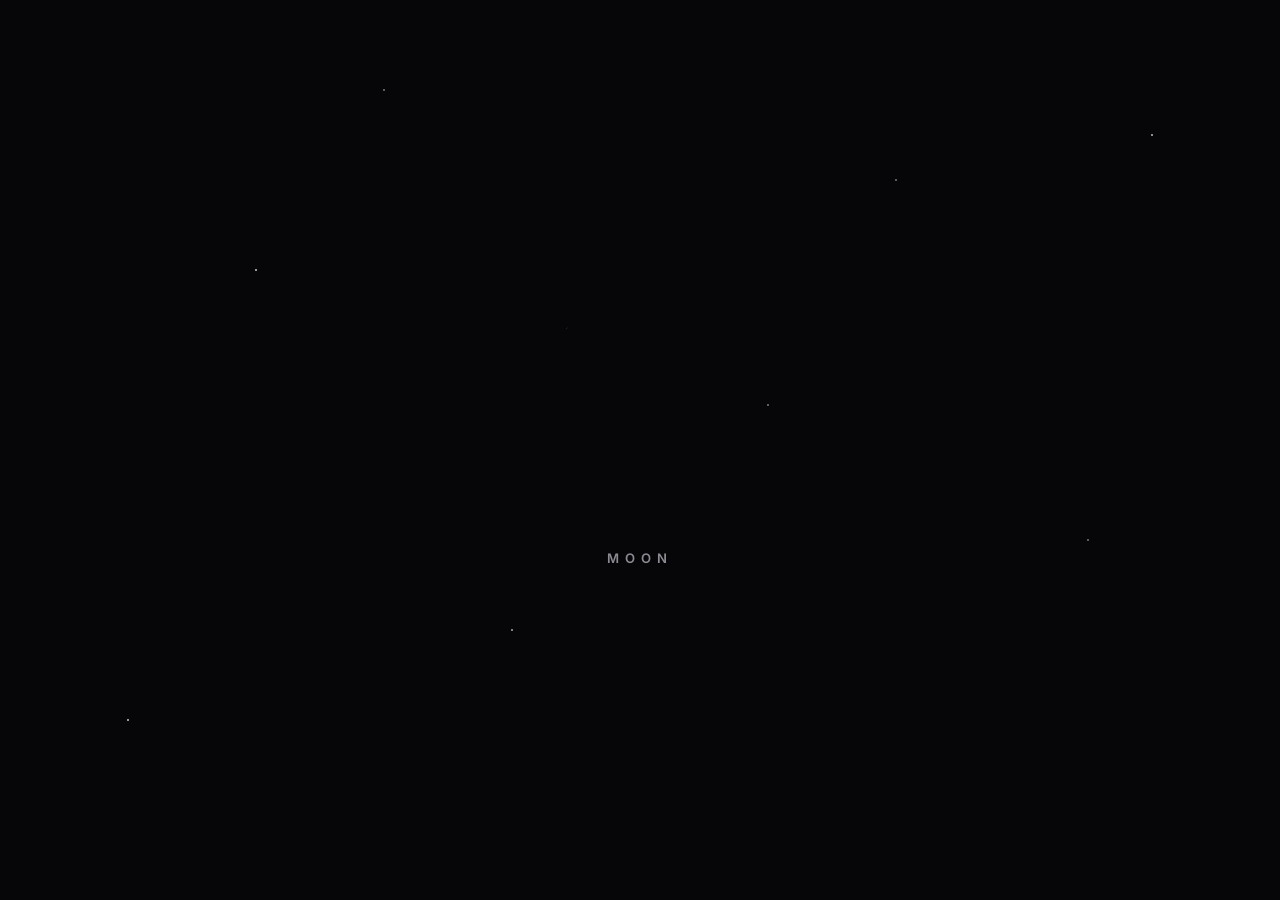
==== commit 078c199b: "Instagram uslubidagi auth-gate (kirish/royxatdan otish) qo'shildi" ====
--- a/index.html
+++ b/index.html
@@ -23,18 +23,34 @@
     <div class="sky-bg"></div>
   <div id="confettiLayer"></div>
 
-  <section class="screen active" id="home">
+  <section id="authGate" class="auth-gate">
+    <div class="gate-bg"></div>
+    <div class="gate-overlay"></div>
+    <div class="gate-box">
+      <h1 class="gate-title">MOON</h1>
+      <div class="gate-tabs">
+        <button id="gateTabLogin" class="gate-tab active">Kirish</button>
+        <button id="gateTabRegister" class="gate-tab">Ro'yxatdan o'tish</button>
+      </div>
+      <form id="authForm">
+        <input type="text" id="authUsername" placeholder="Username" required>
+        <input type="email" id="authEmail" placeholder="Email" style="display:none">
+        <input type="password" id="authPassword" placeholder="Parol" required>
+        <button type="submit" id="authSubmit">Kirish</button>
+      </form>
+      <p id="authError" class="auth-error"></p>
+    </div>
+  </section>
+  <section class="screen" id="home">
     <header class="reveal">
       <span class="eyebrow">SHAXSIY RIVOJLANISH</span>
       <h1>Moon</h1>
       <p class="subtitle">Har kuni bir qadam oldinga</p>
       <div class="auth-row">
         <span id="authStatus" class="auth-status"></span>
-        <button id="loginBtn" class="auth-btn">Kirish</button>
-        <button id="registerBtn" class="auth-btn">Ro'yxatdan o'tish</button>
         <button id="logoutBtn" class="auth-btn" style="display:none">Chiqish</button>
       </div>
-      <button id="notifyBtn" class="notify-btn">Bildirishnomalarni yoqish</button>
+            <button id="notifyBtn" class="notify-btn">Bildirishnomalarni yoqish</button>
       <p id="notifyStatus" class="notify-status"></p>
     </header>
 
@@ -174,19 +190,6 @@
     </form>
   </section>
 
-  <div id="authModal" class="modal-overlay" style="display:none">
-    <div class="modal-box">
-      <button id="modalClose" class="modal-close">×</button>
-      <h2 id="modalTitle">Kirish</h2>
-      <form id="authForm">
-        <input type="text" id="authUsername" placeholder="Username" required>
-        <input type="email" id="authEmail" placeholder="Email" style="display:none">
-        <input type="password" id="authPassword" placeholder="Parol" required>
-        <button type="submit" id="authSubmit">Kirish</button>
-      </form>
-      <p id="authError" class="auth-error"></p>
-    </div>
-  </div>
-  <script src="script.js"></script>
+    <script src="script.js"></script>
 </body>
 </html>
--- a/style.css
+++ b/style.css
@@ -323,3 +323,65 @@
 .auth-error {
   color:#e8756a; font-size:0.82rem; text-align:center; margin-top:12px; min-height:1em;
 }
+
+/* ==== AUTH GATE (Instagram uslubi) ==== */
+.auth-gate {
+  position:fixed; inset:0; z-index:500;
+  display:flex; align-items:center; justify-content:center;
+  overflow:hidden;
+}
+.gate-bg {
+  position:absolute; inset:0;
+  background-image: url('https://upload.wikimedia.org/wikipedia/commons/e/e1/FullMoon2010.jpg');
+  background-size: cover; background-position: center;
+  filter: blur(2px) brightness(0.5);
+  transform: scale(1.1);
+}
+.gate-overlay {
+  position:absolute; inset:0;
+  background: linear-gradient(180deg, rgba(10,10,11,0.5) 0%, rgba(10,10,11,0.85) 70%, rgba(10,10,11,0.97) 100%);
+}
+.gate-box {
+  position:relative; z-index:1;
+  width:100%; max-width:360px; padding:0 24px;
+  display:flex; flex-direction:column; align-items:center;
+}
+.gate-title {
+  font-family:'Playfair Display',serif; font-style:italic; font-weight:400;
+  font-size:2.6rem; color:#f4f1ea; letter-spacing:2px; margin-bottom:30px;
+  text-shadow: 0 4px 24px rgba(0,0,0,0.5);
+}
+.gate-tabs {
+  display:flex; gap:4px; margin-bottom:22px;
+  background:rgba(255,255,255,0.06); border-radius:10px; padding:4px; width:100%;
+}
+.gate-tab {
+  flex:1; background:transparent; border:none; padding:10px;
+  color:var(--text-soft); font-size:0.85rem; font-weight:600;
+  border-radius:8px; cursor:pointer;
+}
+.gate-tab.active { background:var(--accent); color:#fff; }
+
+#authGate #authForm { width:100%; display:flex; flex-direction:column; gap:12px; }
+#authGate #authForm input {
+  background:rgba(255,255,255,0.06); border:1px solid rgba(255,255,255,0.15);
+  border-radius:8px; padding:13px 14px; color:#fff; font-size:0.92rem;
+}
+#authGate #authForm input::placeholder { color:rgba(255,255,255,0.4); }
+#authGate #authForm button {
+  background:var(--accent); border:none; border-radius:8px;
+  padding:13px; color:#fff; font-weight:700; font-size:0.92rem; cursor:pointer; margin-top:6px;
+}
+#authGate .auth-error {
+  color:#ff9a8b; font-size:0.82rem; text-align:center; margin-top:14px; min-height:1em;
+}
+
+.auth-row {
+  display:flex; justify-content:center; gap:10px; margin-top:20px;
+}
+.auth-status { color:var(--text-soft); font-size:0.85rem; align-self:center; }
+.auth-btn {
+  background:transparent; border:1px solid var(--border);
+  color:var(--text-soft); padding:8px 16px; border-radius:8px;
+  font-size:0.82rem; cursor:pointer; font-weight:600;
+}
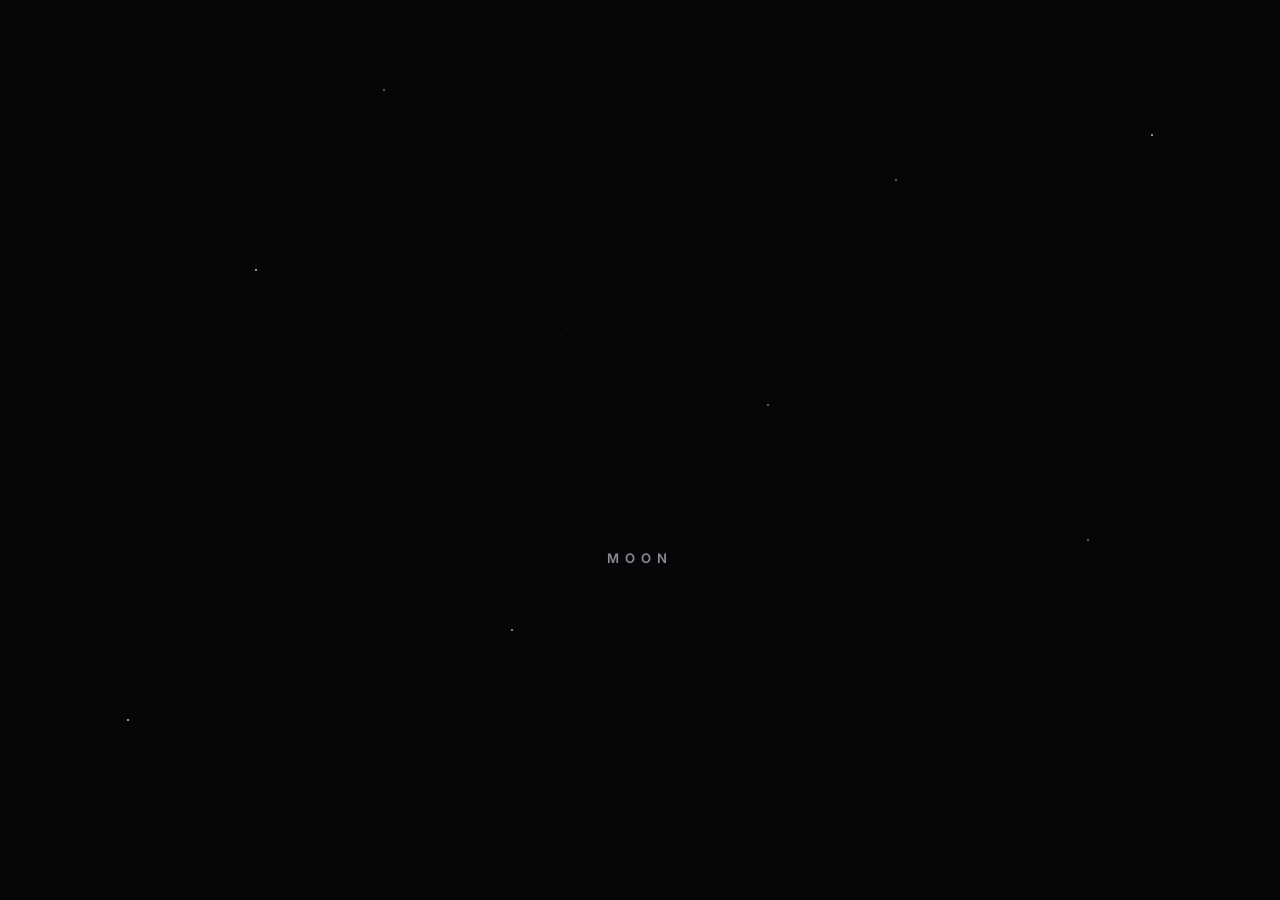
==== commit 628429b7: "Instagram uslubidagi pastki navigatsiya paneli qo'shildi" ====
--- a/index.html
+++ b/index.html
@@ -49,7 +49,7 @@
       <div class="auth-row">
         <span id="authStatus" class="auth-status"></span>
         <button id="logoutBtn" class="auth-btn" style="display:none">Chiqish</button>
-      </div>
+              </div>
             <button id="notifyBtn" class="notify-btn">Bildirishnomalarni yoqish</button>
       <p id="notifyStatus" class="notify-status"></p>
     </header>
@@ -190,6 +190,51 @@
     </form>
   </section>
 
-    <script src="script.js"></script>
-</body>
+    <section class="screen" id="feed">
+    <button class="back-btn" id="feedBack">â Orqaga</button>
+    <h1 class="cat-title">Lenta</h1>
+    <div class="post-form-box">
+      <input type="file" id="postImageInput" accept="image/*" style="display:none">
+      <button id="postImageBtn" class="preset-btn">Rasm tanlash</button>
+      <img id="postPreview" style="display:none;max-width:100%;border-radius:12px;margin:12px 0;">
+      <textarea id="postCaption" placeholder="Izoh yozing..." class="post-caption"></textarea>
+      <button id="postSubmit" class="challenge-btn">Ulashish</button>
+    </div>
+    <div id="feedList" class="feed-list"></div>
+  </section>
+
+  <section class="screen" id="profilePage">
+    <button class="back-btn" id="profileBack">â Orqaga</button>
+    <div class="profile-cover" id="profileCover"></div>
+    <div class="profile-header">
+      <img id="profileAvatarImg" class="profile-avatar-big">
+      <h2 id="profileUsername"></h2>
+      <p id="profileBio" class="profile-bio"></p>
+      <span id="profilePostCount" class="profile-count"></span>
+      <div id="profileEditControls" class="profile-edit-controls" style="display:none">
+        <input type="file" id="avatarInput" accept="image/*" style="display:none">
+        <input type="file" id="coverInput" accept="image/*" style="display:none">
+        <button id="changeAvatarBtn" class="backup-btn">Avatar o'zgartirish</button>
+        <button id="changeCoverBtn" class="backup-btn">Qopqoq o'zgartirish</button>
+        <textarea id="bioInput" placeholder="Bio yozing..." class="post-caption"></textarea>
+        <button id="saveBioBtn" class="preset-btn">Bio saqlash</button>
+      </div>
+    </div>
+    <div id="profileGrid" class="profile-grid"></div>
+  </section>
+
+  <script src="script.js"></script>
+<nav class="bottom-nav">
+    <button class="nav-btn active" data-nav="home">
+      <svg viewBox="0 0 24 24" fill="none" stroke="currentColor" stroke-width="2"><path d="M3 11l9-8 9 8M5 10v10h14V10"/></svg>
+    </button>
+    <button class="nav-btn" data-nav="feed">
+      <svg viewBox="0 0 24 24" fill="none" stroke="currentColor" stroke-width="2"><rect x="3" y="3" width="18" height="18" rx="3"/><circle cx="8.5" cy="9" r="1.5"/><path d="M21 15l-5-5L5 21"/></svg>
+    </button>
+    <button class="nav-btn" data-nav="profilePage">
+      <img id="navAvatar" class="nav-avatar" src="data:image/svg+xml,%3Csvg xmlns='http://www.w3.org/2000/svg' viewBox='0 0 24 24' fill='none' stroke='%238b8b93' stroke-width='2'%3E%3Ccircle cx='12' cy='8' r='4'/%3E%3Cpath d='M4 21v-1a8 8 0 0116 0v1'/%3E%3C/svg%3E">
+    </button>
+  </nav>
+
+  </body>
 </html>
--- a/style.css
+++ b/style.css
@@ -385,3 +385,87 @@
   color:var(--text-soft); padding:8px 16px; border-radius:8px;
   font-size:0.82rem; cursor:pointer; font-weight:600;
 }
+
+/* ==== LENTA (FEED) ==== */
+.post-form-box {
+  max-width:560px; margin:30px auto 0; padding:22px;
+  background:var(--surface); border:1px solid var(--border);
+  border-radius:14px;
+}
+.post-caption {
+  width:100%; background:var(--surface-2); border:1px solid var(--border);
+  border-radius:8px; padding:10px 12px; color:var(--text); font-size:0.9rem;
+  font-family:'Inter',sans-serif; resize:vertical; min-height:60px; margin-bottom:12px;
+}
+.feed-list {
+  max-width:560px; margin:24px auto 0; padding:0 20px;
+  display:flex; flex-direction:column; gap:18px;
+}
+.feed-post {
+  background:var(--surface); border:1px solid var(--border);
+  border-radius:14px; overflow:hidden;
+}
+.feed-post-head {
+  display:flex; align-items:center; gap:10px; padding:14px 16px;
+}
+.feed-avatar {
+  width:36px; height:36px; border-radius:50%; object-fit:cover;
+  background:var(--surface-2);
+}
+.feed-username { font-weight:600; font-size:0.9rem; color:var(--text); }
+.feed-time { font-size:0.72rem; color:var(--text-faint); }
+.feed-image { width:100%; display:block; }
+.feed-caption { padding:12px 16px; font-size:0.88rem; color:var(--text-soft); }
+
+/* ==== PROFIL SAHIFASI ==== */
+.profile-cover {
+  width:100%; height:160px; background:var(--surface-2);
+  background-size:cover; background-position:center;
+}
+.profile-header {
+  max-width:560px; margin:0 auto; padding:0 20px; text-align:center;
+  margin-top:-45px; position:relative;
+}
+.profile-avatar-big {
+  width:90px; height:90px; border-radius:50%; object-fit:cover;
+  border:4px solid var(--bg); background:var(--surface-2);
+  display:block; margin:0 auto 12px;
+}
+#profileUsername { font-size:1.2rem; font-weight:700; color:var(--text); }
+.profile-bio { color:var(--text-soft); font-size:0.88rem; margin-top:6px; }
+.profile-count { display:block; color:var(--text-faint); font-size:0.78rem; margin-top:8px; }
+.profile-edit-controls {
+  display:flex; flex-direction:column; gap:8px; margin-top:16px;
+}
+.profile-grid {
+  max-width:560px; margin:24px auto 0; padding:0 20px;
+  display:grid; grid-template-columns:1fr 1fr 1fr; gap:4px;
+}
+.profile-grid img {
+  width:100%; aspect-ratio:1; object-fit:cover; border-radius:4px; cursor:pointer;
+}
+.feed-username-link { cursor:pointer; }
+
+/* ==== BOTTOM NAVIGATION (Instagram uslubi) ==== */
+.bottom-nav {
+  position:fixed; bottom:0; left:0; right:0; z-index:900;
+  display:flex; justify-content:space-around; align-items:center;
+  height:58px; background:rgba(10,10,11,0.92);
+  backdrop-filter:blur(12px);
+  border-top:1px solid var(--border);
+}
+.nav-btn {
+  background:none; border:none; color:var(--text-faint);
+  width:44px; height:44px; display:flex; align-items:center; justify-content:center;
+  cursor:pointer; border-radius:50%;
+}
+.nav-btn svg { width:24px; height:24px; }
+.nav-btn.active { color:var(--text); }
+.nav-avatar {
+  width:26px; height:26px; border-radius:50%; object-fit:cover;
+  border:1.5px solid var(--text-faint);
+}
+.nav-btn.active .nav-avatar { border-color:var(--accent); }
+
+/* Kontent pastki panel ostida qolib ketmasligi uchun bo'sh joy */
+.screen { padding-bottom:80px; }
